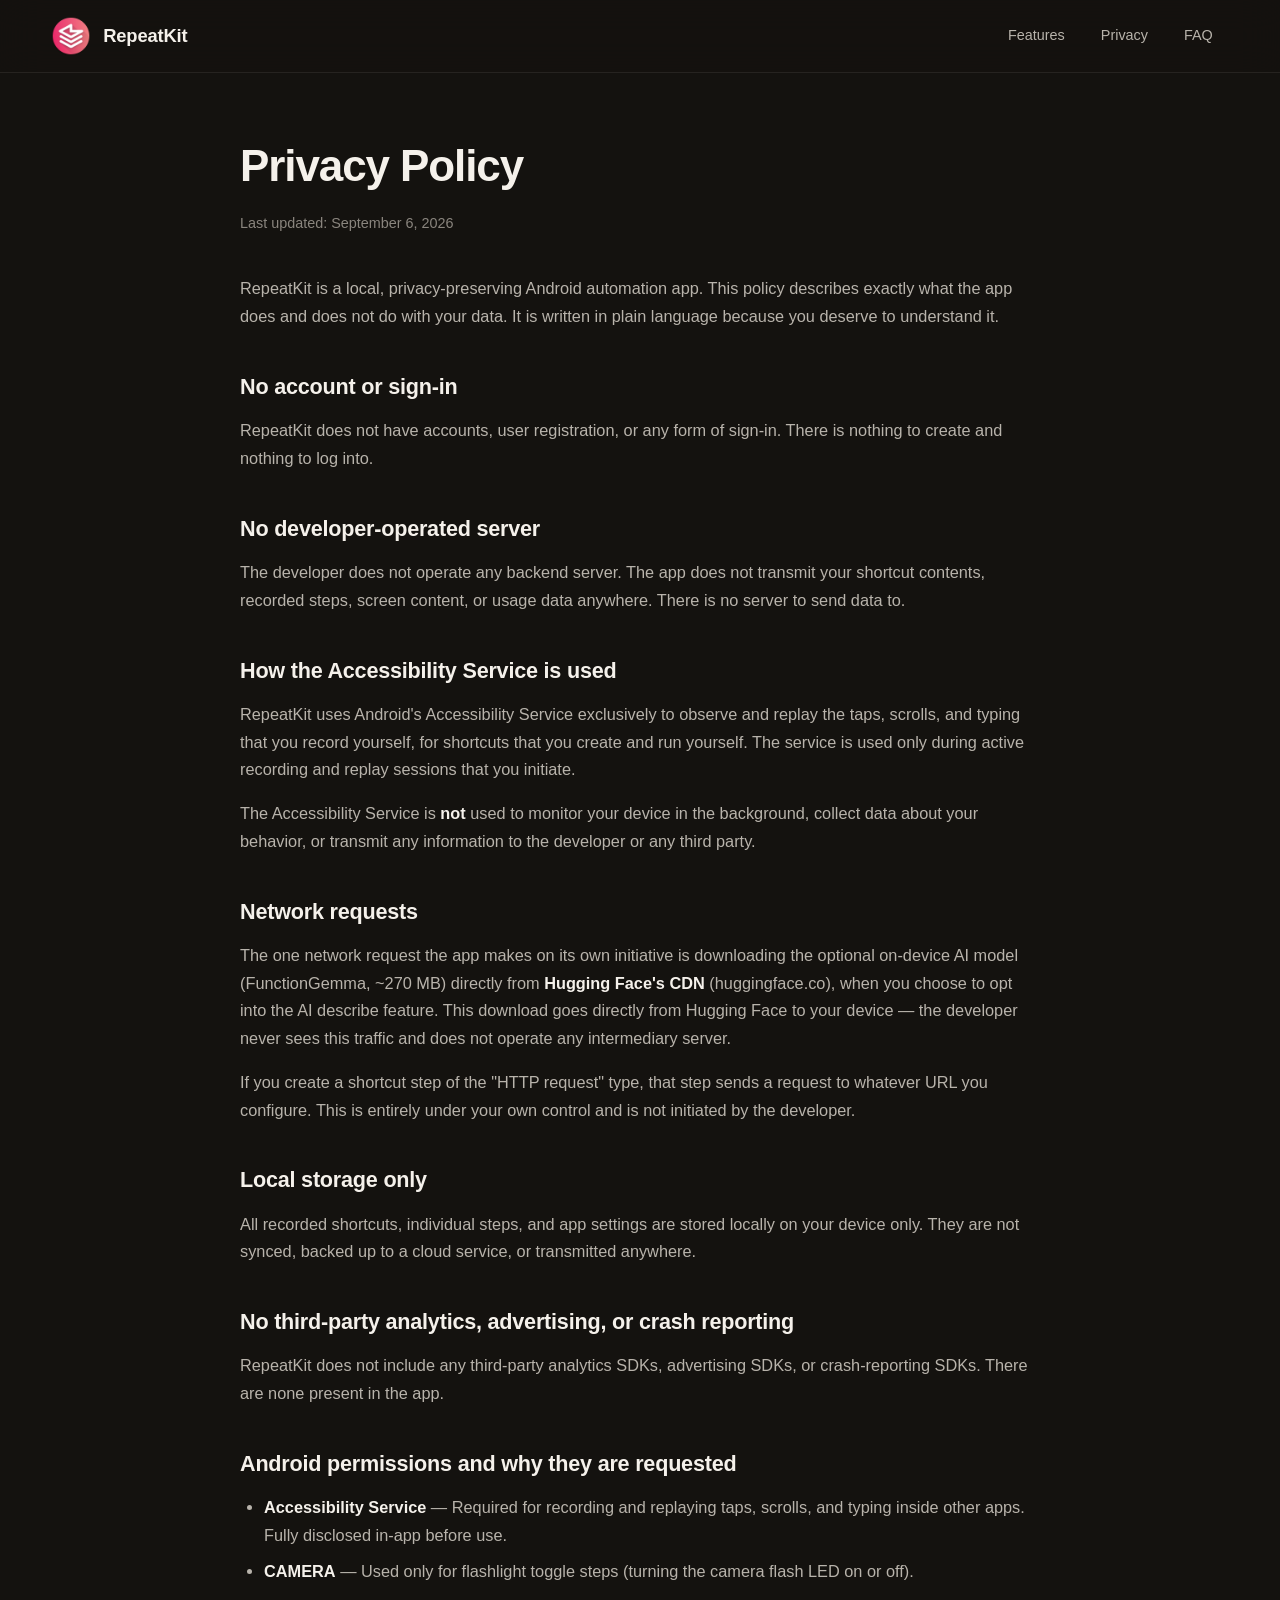
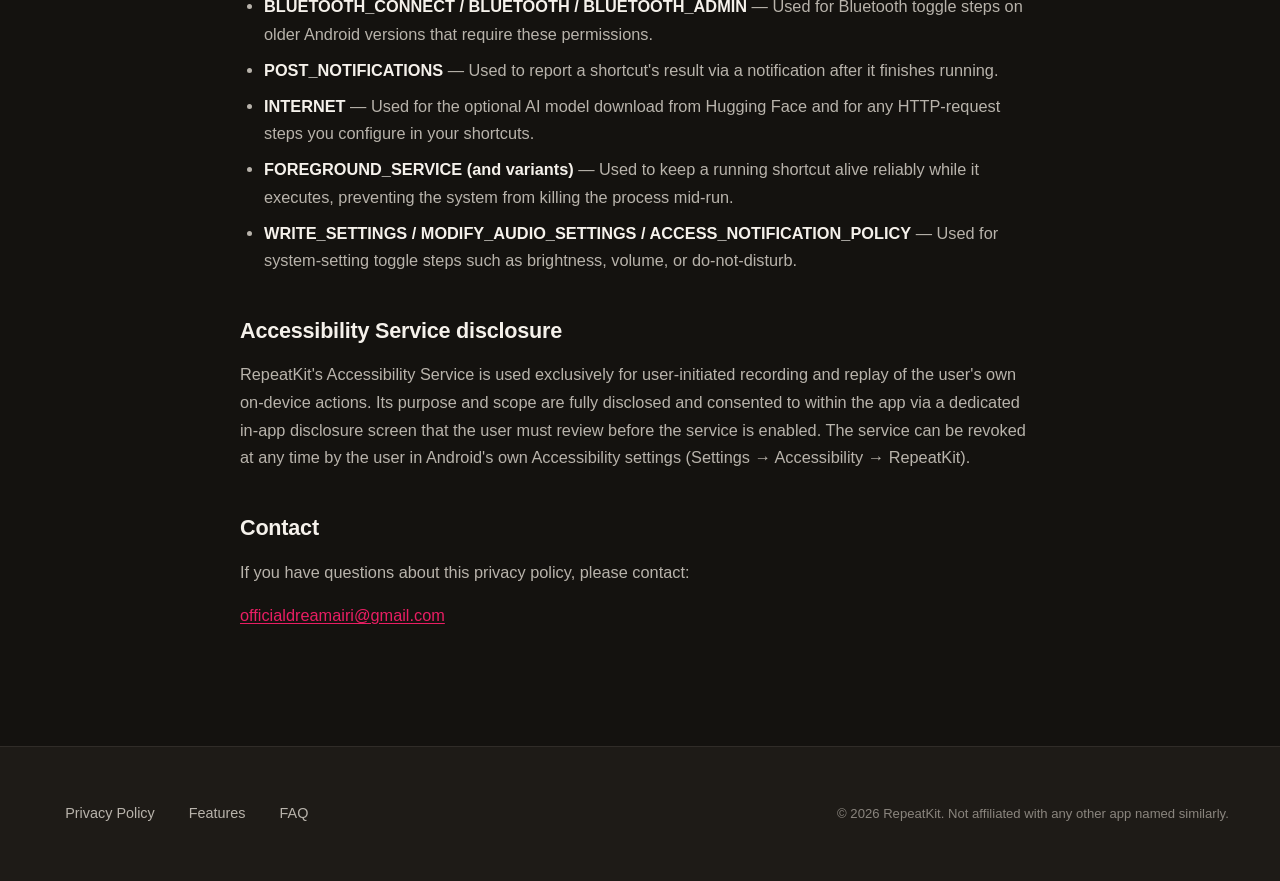
==== privacy.html @ d4e43534 "Launch RepeatKit marketing and privacy site - index.html: hero, real app screenshots, feature grid, " ====
<!DOCTYPE html>
<html lang="en">
<head>
  <meta charset="UTF-8">
  <meta name="viewport" content="width=device-width, initial-scale=1.0">
  <title>Privacy Policy — RepeatKit</title>
  <meta name="description" content="RepeatKit privacy policy. 100% on-device, no account, no server, no analytics.">
  <link rel="icon" type="image/png" href="assets/icon/icon_192.png">
  <link rel="stylesheet" href="styles.css">
</head>
<body>

  <!-- Header -->
  <header>
    <div class="container header-content">
      <a href="index.html" class="logo">
        <img src="assets/icon/icon_192.png" alt="RepeatKit icon">
        RepeatKit
      </a>
      <nav>
        <a href="index.html#features">Features</a>
        <a href="privacy.html">Privacy</a>
        <a href="index.html#faq">FAQ</a>
      </nav>
    </div>
  </header>

  <main>
    <div class="container content-page">

      <h1>Privacy Policy</h1>
      <p class="last-updated">Last updated: September 6, 2026</p>

      <p>
        RepeatKit is a local, privacy-preserving Android automation app. This policy describes exactly what the app does and does not do with your data. It is written in plain language because you deserve to understand it.
      </p>

      <!-- ============================== -->
      <h2>No account or sign-in</h2>
      <p>
        RepeatKit does not have accounts, user registration, or any form of sign-in. There is nothing to create and nothing to log into.
      </p>

      <!-- ============================== -->
      <h2>No developer-operated server</h2>
      <p>
        The developer does not operate any backend server. The app does not transmit your shortcut contents, recorded steps, screen content, or usage data anywhere. There is no server to send data to.
      </p>

      <!-- ============================== -->
      <h2>How the Accessibility Service is used</h2>
      <p>
        RepeatKit uses Android's Accessibility Service exclusively to observe and replay the taps, scrolls, and typing that you record yourself, for shortcuts that you create and run yourself. The service is used only during active recording and replay sessions that you initiate.
      </p>
      <p>
        The Accessibility Service is <strong>not</strong> used to monitor your device in the background, collect data about your behavior, or transmit any information to the developer or any third party.
      </p>

      <!-- ============================== -->
      <h2>Network requests</h2>
      <p>
        The one network request the app makes on its own initiative is downloading the optional on-device AI model (FunctionGemma, ~270 MB) directly from <strong>Hugging Face's CDN</strong> (huggingface.co), when you choose to opt into the AI describe feature. This download goes directly from Hugging Face to your device — the developer never sees this traffic and does not operate any intermediary server.
      </p>
      <p>
        If you create a shortcut step of the "HTTP request" type, that step sends a request to whatever URL you configure. This is entirely under your own control and is not initiated by the developer.
      </p>

      <!-- ============================== -->
      <h2>Local storage only</h2>
      <p>
        All recorded shortcuts, individual steps, and app settings are stored locally on your device only. They are not synced, backed up to a cloud service, or transmitted anywhere.
      </p>

      <!-- ============================== -->
      <h2>No third-party analytics, advertising, or crash reporting</h2>
      <p>
        RepeatKit does not include any third-party analytics SDKs, advertising SDKs, or crash-reporting SDKs. There are none present in the app.
      </p>

      <!-- ============================== -->
      <h2>Android permissions and why they are requested</h2>
      <ul>
        <li><strong>Accessibility Service</strong> — Required for recording and replaying taps, scrolls, and typing inside other apps. Fully disclosed in-app before use.</li>
        <li><strong>CAMERA</strong> — Used only for flashlight toggle steps (turning the camera flash LED on or off).</li>
        <li><strong>BLUETOOTH_CONNECT / BLUETOOTH / BLUETOOTH_ADMIN</strong> — Used for Bluetooth toggle steps on older Android versions that require these permissions.</li>
        <li><strong>POST_NOTIFICATIONS</strong> — Used to report a shortcut's result via a notification after it finishes running.</li>
        <li><strong>INTERNET</strong> — Used for the optional AI model download from Hugging Face and for any HTTP-request steps you configure in your shortcuts.</li>
        <li><strong>FOREGROUND_SERVICE (and variants)</strong> — Used to keep a running shortcut alive reliably while it executes, preventing the system from killing the process mid-run.</li>
        <li><strong>WRITE_SETTINGS / MODIFY_AUDIO_SETTINGS / ACCESS_NOTIFICATION_POLICY</strong> — Used for system-setting toggle steps such as brightness, volume, or do-not-disturb.</li>
      </ul>

      <!-- ============================== -->
      <h2>Accessibility Service disclosure</h2>
      <p>
        RepeatKit's Accessibility Service is used exclusively for user-initiated recording and replay of the user's own on-device actions. Its purpose and scope are fully disclosed and consented to within the app via a dedicated in-app disclosure screen that the user must review before the service is enabled. The service can be revoked at any time by the user in Android's own Accessibility settings (Settings → Accessibility → RepeatKit).
      </p>

      <!-- ============================== -->
      <h2>Contact</h2>
      <p>
        If you have questions about this privacy policy, please contact:
      </p>
      <p>
        <strong><a href="mailto:officialdreamairi@gmail.com">officialdreamairi@gmail.com</a></strong>
      </p>

    </div>
  </main>

  <!-- Footer -->
  <footer>
    <div class="container footer-content">
      <div class="footer-links">
        <a href="privacy.html">Privacy Policy</a>
        <a href="index.html#features">Features</a>
        <a href="index.html#faq">FAQ</a>
      </div>
      <div class="footer-text">
        &copy; 2026 RepeatKit. Not affiliated with any other app named similarly.
      </div>
    </div>
  </footer>

</body>
</html>
---- styles.css ----
/* ============================================================
   RepeatKit — Marketing site design system
   Base: app's dark theme (warm near-black bg, warm off-white ink)
   Accents: flat solid colors from the app's tile palette
   NO GRADIENTS — every surface is a flat solid color
   ============================================================ */

:root {
  /* App dark theme — base ground */
  --bg-color: #14120F;
  --bg-elevated: #1E1B17;
  --bg-card: #252220;
  --surface-color: #1E1B17;

  /* Ink colors */
  --text-primary: #F5F1EB;
  --text-secondary: #B8B3AB;
  --text-tertiary: #8A857E;

  /* App tile accent palette (subset) */
  --accent-blue: #1A73E8;
  --accent-pink: #E91E63;
  --accent-green: #34A853;
  --accent-orange: #EF6C00;
  --accent-red: #D32F2F;
  --accent-teal: #00897B;
  --accent-purple: #9C27B0;
  --accent-indigo: #3F51B5;

  /* Primary accent — pink matches the app icon */
  --accent-primary: #E91E63;
  --accent-primary-hover: #C2185B;

  /* Borders and shadows */
  --border-color: rgba(245, 241, 235, 0.08);
  --border-strong: rgba(245, 241, 235, 0.14);
  --shadow-soft: rgba(0, 0, 0, 0.3);
  --shadow-medium: rgba(0, 0, 0, 0.5);

  /* Shape language — matches app's rounded rects, pills, circles */
  --radius-sm: 12px;
  --radius-md: 16px;
  --radius-lg: 24px;
  --radius-xl: 32px;
  --radius-pill: 100px;
  --radius-circle: 50%;

  /* System font stack */
  --font-family: -apple-system, BlinkMacSystemFont, "Segoe UI", Roboto, Helvetica, Arial, sans-serif, "Apple Color Emoji", "Segoe UI Emoji", "Segoe UI Symbol";
}

* {
  box-sizing: border-box;
  margin: 0;
  padding: 0;
}

html {
  scroll-padding-top: 80px;
}

@media (prefers-reduced-motion: no-preference) {
  html {
    scroll-behavior: smooth;
  }
}

body {
  font-family: var(--font-family);
  background-color: var(--bg-color);
  color: var(--text-primary);
  line-height: 1.5;
  -webkit-font-smoothing: antialiased;
  -moz-osx-font-smoothing: grayscale;
}

a {
  color: var(--text-primary);
  text-decoration: none;
  transition: color 0.2s;
  font-weight: 500;
}

a:hover {
  color: var(--accent-primary);
}

.container {
  width: min(92%, 1200px);
  margin: 0 auto;
}

/* ============================================================
   Header — sticky, semi-transparent dark bar
   ============================================================ */
header {
  padding: 16px 0;
  background-color: rgba(20, 18, 15, 0.85);
  backdrop-filter: blur(20px);
  -webkit-backdrop-filter: blur(20px);
  border-bottom: 1px solid var(--border-color);
  position: sticky;
  top: 0;
  z-index: 100;
}

.header-content {
  display: flex;
  justify-content: space-between;
  align-items: center;
}

.logo {
  display: flex;
  align-items: center;
  gap: 12px;
  font-weight: 700;
  font-size: 1.15rem;
  color: var(--text-primary);
  letter-spacing: -0.01em;
}

.logo:hover {
  color: var(--text-primary);
}

.logo img {
  width: 40px;
  height: 40px;
  border-radius: 12px;
}

nav {
  display: flex;
  gap: 4px;
}

nav a {
  color: var(--text-secondary);
  font-size: 0.9rem;
  font-weight: 500;
  padding: 8px 16px;
  border-radius: var(--radius-pill);
  transition: color 0.2s, background-color 0.2s;
}

nav a:hover {
  color: var(--text-primary);
  background-color: rgba(245, 241, 235, 0.06);
}

/* ============================================================
   Hero — big bold headline with highlighted phrase
   ============================================================ */
.hero {
  padding: 100px 0 40px;
  text-align: center;
}

.hero-icon {
  width: 120px;
  height: 120px;
  border-radius: 28px;
  margin-bottom: 36px;
  box-shadow: 0 20px 50px -10px var(--shadow-medium);
}

.hero h1 {
  font-size: clamp(2.4rem, 6vw, 5rem);
  letter-spacing: -0.03em;
  margin-bottom: 24px;
  font-weight: 800;
  line-height: 1.08;
  max-width: 900px;
  margin-left: auto;
  margin-right: auto;
}

.highlight {
  display: inline-block;
  background-color: var(--accent-pink);
  color: #FFFFFF;
  padding: 0.02em 0.3em;
  border-radius: var(--radius-pill);
}

.hero .subtitle {
  font-size: 1.25rem;
  color: var(--text-secondary);
  max-width: 600px;
  margin: 0 auto 36px;
  line-height: 1.65;
}

.hero-cta {
  display: inline-block;
  background-color: var(--accent-pink);
  color: #FFFFFF;
  padding: 16px 36px;
  border-radius: var(--radius-pill);
  font-weight: 700;
  font-size: 1.05rem;
  letter-spacing: -0.01em;
  transition: transform 0.2s, box-shadow 0.2s, background-color 0.2s;
  border: none;
  cursor: pointer;
  box-shadow: 0 16px 32px -8px rgba(233, 30, 99, 0.35);
}

.hero-cta:hover {
  color: #FFFFFF;
  background-color: var(--accent-primary-hover);
  transform: translateY(-2px);
  box-shadow: 0 20px 40px -8px rgba(233, 30, 99, 0.45);
}

.hero-cta:active {
  transform: translateY(0);
}

/* ============================================================
   Screenshot showcase — phone-frame cards
   ============================================================ */
.showcase {
  padding: 20px 0 80px;
}

.showcase-grid {
  display: flex;
  justify-content: center;
  gap: 24px;
  flex-wrap: wrap;
}

.phone-frame {
  background-color: var(--bg-card);
  border: 2px solid var(--border-strong);
  border-radius: var(--radius-xl);
  padding: 12px;
  max-width: 260px;
  box-shadow: 0 24px 48px -12px var(--shadow-soft);
  transition: transform 0.3s cubic-bezier(0.22, 1, 0.36, 1);
}

.phone-frame:hover {
  transform: translateY(-6px);
}

.phone-frame img {
  width: 100%;
  height: auto;
  border-radius: 20px;
  display: block;
}

.phone-frame-label {
  text-align: center;
  font-size: 0.8rem;
  color: var(--text-tertiary);
  margin-top: 10px;
  font-weight: 500;
}

/* ============================================================
   Features — grid of cards with colored icon chips
   ============================================================ */
.features {
  padding: 80px 0;
}

.section-title {
  font-size: clamp(1.75rem, 3vw, 2.25rem);
  text-align: center;
  margin-bottom: 48px;
  font-weight: 700;
  letter-spacing: -0.02em;
}

.features-grid {
  display: grid;
  grid-template-columns: 1fr;
  gap: 16px;
}

@media (min-width: 768px) {
  .features-grid {
    grid-template-columns: repeat(2, 1fr);
  }
}

@media (min-width: 1024px) {
  .features-grid {
    grid-template-columns: repeat(3, 1fr);
  }
}

.feature-card {
  background-color: var(--bg-elevated);
  padding: 28px;
  border-radius: var(--radius-lg);
  border: 1px solid var(--border-color);
  transition: transform 0.2s, box-shadow 0.2s, border-color 0.2s;
}

.feature-card:hover {
  transform: translateY(-4px);
  box-shadow: 0 16px 40px -12px var(--shadow-soft);
  border-color: var(--border-strong);
}

/* Circular color chip — mirrors the app's icon/color selector circles */
.feature-chip {
  width: 44px;
  height: 44px;
  border-radius: var(--radius-circle);
  display: flex;
  align-items: center;
  justify-content: center;
  margin-bottom: 18px;
  font-size: 1.2rem;
}

.feature-chip.blue { background-color: var(--accent-blue); }
.feature-chip.green { background-color: var(--accent-green); }
.feature-chip.orange { background-color: var(--accent-orange); }
.feature-chip.teal { background-color: var(--accent-teal); }
.feature-chip.purple { background-color: var(--accent-purple); }
.feature-chip.red { background-color: var(--accent-red); }

.feature-card h3 {
  font-size: 1.15rem;
  margin-bottom: 8px;
  font-weight: 700;
  letter-spacing: -0.01em;
}

.feature-card p {
  color: var(--text-secondary);
  font-size: 0.92rem;
  line-height: 1.65;
}

/* ============================================================
   Beta callout — honest, clearly labeled
   ============================================================ */
.beta-callout {
  padding: 60px 0;
}

.beta-card {
  background-color: var(--bg-elevated);
  border: 1px solid rgba(156, 39, 176, 0.3);
  border-radius: var(--radius-lg);
  padding: 36px;
  max-width: 720px;
  margin: 0 auto;
  display: flex;
  gap: 24px;
  align-items: flex-start;
}

.beta-badge {
  display: inline-flex;
  align-items: center;
  gap: 6px;
  background-color: var(--accent-purple);
  color: #FFFFFF;
  padding: 6px 16px;
  border-radius: var(--radius-pill);
  font-size: 0.8rem;
  font-weight: 700;
  letter-spacing: 0.05em;
  text-transform: uppercase;
  white-space: nowrap;
  flex-shrink: 0;
}

.beta-content h3 {
  font-size: 1.15rem;
  margin-bottom: 8px;
  font-weight: 700;
}

.beta-content p {
  color: var(--text-secondary);
  font-size: 0.95rem;
  line-height: 1.65;
}

/* ============================================================
   FAQ Section — accordion style
   ============================================================ */
.faq {
  padding: 80px 0;
}

.faq-list {
  max-width: 720px;
  margin: 0 auto;
}

.faq-item {
  border-bottom: 1px solid var(--border-color);
}

.faq-question {
  width: 100%;
  text-align: left;
  background: none;
  border: none;
  padding: 24px 0;
  font-size: 1.05rem;
  font-weight: 600;
  color: var(--text-primary);
  cursor: pointer;
  display: flex;
  justify-content: space-between;
  align-items: center;
  font-family: var(--font-family);
  letter-spacing: -0.01em;
  transition: color 0.2s;
}

.faq-question:hover {
  color: var(--accent-primary);
}

.faq-question::after {
  content: '+';
  font-size: 1.5rem;
  color: var(--text-tertiary);
  transition: transform 0.3s cubic-bezier(0.22, 1, 0.36, 1);
  flex-shrink: 0;
  margin-left: 16px;
}

.faq-item.active .faq-question::after {
  transform: rotate(45deg);
}

.faq-answer {
  max-height: 0;
  overflow: hidden;
  transition: max-height 0.4s cubic-bezier(0.22, 1, 0.36, 1);
}

.faq-answer-inner {
  padding-bottom: 24px;
  color: var(--text-secondary);
  line-height: 1.7;
  font-size: 0.95rem;
}

.faq-answer-inner a {
  color: var(--accent-pink);
  text-decoration: underline;
  text-underline-offset: 2px;
}

/* ============================================================
   Footer — clean, warm dark
   ============================================================ */
footer {
  padding: 48px 0;
  border-top: 1px solid var(--border-color);
  background-color: var(--surface-color);
}

.footer-content {
  display: flex;
  flex-direction: column;
  align-items: center;
  text-align: center;
  gap: 20px;
}

.footer-links {
  display: flex;
  flex-wrap: wrap;
  justify-content: center;
  gap: 6px;
}

.footer-links a {
  color: var(--text-secondary);
  font-size: 0.9rem;
  font-weight: 500;
  padding: 8px 14px;
  border-radius: var(--radius-pill);
  transition: color 0.2s, background-color 0.2s;
}

.footer-links a:hover {
  color: var(--text-primary);
  background-color: rgba(245, 241, 235, 0.06);
}

.footer-text {
  color: var(--text-tertiary);
  font-size: 0.82rem;
  max-width: 600px;
  line-height: 1.6;
}

@media (min-width: 768px) {
  .footer-content {
    flex-direction: row;
    justify-content: space-between;
    text-align: left;
  }
  .footer-text {
    text-align: right;
  }
}

/* ============================================================
   Content pages (Privacy, etc.)
   ============================================================ */
.content-page {
  padding: 60px 0 100px;
  max-width: 800px;
  margin: 0 auto;
}

.content-page h1 {
  font-size: clamp(2rem, 4vw, 2.75rem);
  margin-bottom: 12px;
  letter-spacing: -0.025em;
  font-weight: 800;
}

.content-page .last-updated {
  color: var(--text-tertiary);
  font-size: 0.9rem;
  margin-bottom: 40px;
}

.content-page h2 {
  font-size: 1.35rem;
  margin-top: 40px;
  margin-bottom: 14px;
  font-weight: 700;
  letter-spacing: -0.01em;
}

.content-page p {
  color: var(--text-secondary);
  margin-bottom: 16px;
  font-size: 1.02rem;
  line-height: 1.7;
}

.content-page ul {
  color: var(--text-secondary);
  margin-bottom: 16px;
  padding-left: 24px;
  font-size: 1.02rem;
  line-height: 1.7;
}

.content-page li {
  margin-bottom: 8px;
}

.content-page strong {
  color: var(--text-primary);
  font-weight: 600;
}

.content-page a {
  color: var(--accent-pink);
  text-decoration: underline;
  text-underline-offset: 2px;
}

/* ============================================================
   Decorative tile shapes — mirroring the app's dashboard tiles
   ============================================================ */
.tile-decoration {
  display: flex;
  justify-content: center;
  gap: 16px;
  padding: 20px 0 0;
  flex-wrap: wrap;
}

.mini-tile {
  width: 56px;
  height: 56px;
  border-radius: var(--radius-sm);
  display: flex;
  align-items: center;
  justify-content: center;
  font-size: 1.3rem;
  opacity: 0.7;
  transition: opacity 0.2s, transform 0.2s;
}

.mini-tile:hover {
  opacity: 1;
  transform: scale(1.08);
}

/* ============================================================
   Responsive
   ============================================================ */
@media (max-width: 600px) {
  header {
    padding: 12px 0;
  }

  .header-content {
    flex-wrap: wrap;
    justify-content: center;
    gap: 8px 12px;
  }

  nav {
    gap: 0;
    justify-content: center;
  }

  nav a {
    padding: 8px 10px;
    font-size: 0.85rem;
  }

  .hero {
    padding: 72px 0 32px;
  }

  .hero-icon {
    width: 88px;
    height: 88px;
    border-radius: 22px;
  }

  .showcase-grid {
    gap: 16px;
  }

  .phone-frame {
    max-width: 160px;
    padding: 8px;
    border-radius: var(--radius-lg);
  }

  .phone-frame img {
    border-radius: 14px;
  }

  .features, .faq {
    padding: 64px 0;
  }

  .feature-card {
    padding: 24px 20px;
  }

  .beta-card {
    flex-direction: column;
    gap: 16px;
    padding: 28px 24px;
  }

  .content-page {
    padding: 48px 20px 72px;
  }
}

/* ============================================================
   Focus rings & selection
   ============================================================ */
:focus-visible {
  outline: 2px solid var(--accent-primary);
  outline-offset: 2px;
}

::selection {
  background-color: rgba(233, 30, 99, 0.25);
  color: var(--text-primary);
}

/* ============================================================
   Scroll-reveal animation
   ============================================================ */
.reveal {
  opacity: 0;
  transform: translateY(20px);
  transition: opacity 0.6s cubic-bezier(0.22, 1, 0.36, 1),
              transform 0.6s cubic-bezier(0.22, 1, 0.36, 1);
}

.reveal.is-visible {
  opacity: 1;
  transform: translateY(0);
}

@media (prefers-reduced-motion: reduce) {
  .reveal {
    opacity: 1;
    transform: none;
    transition: none;
  }
}
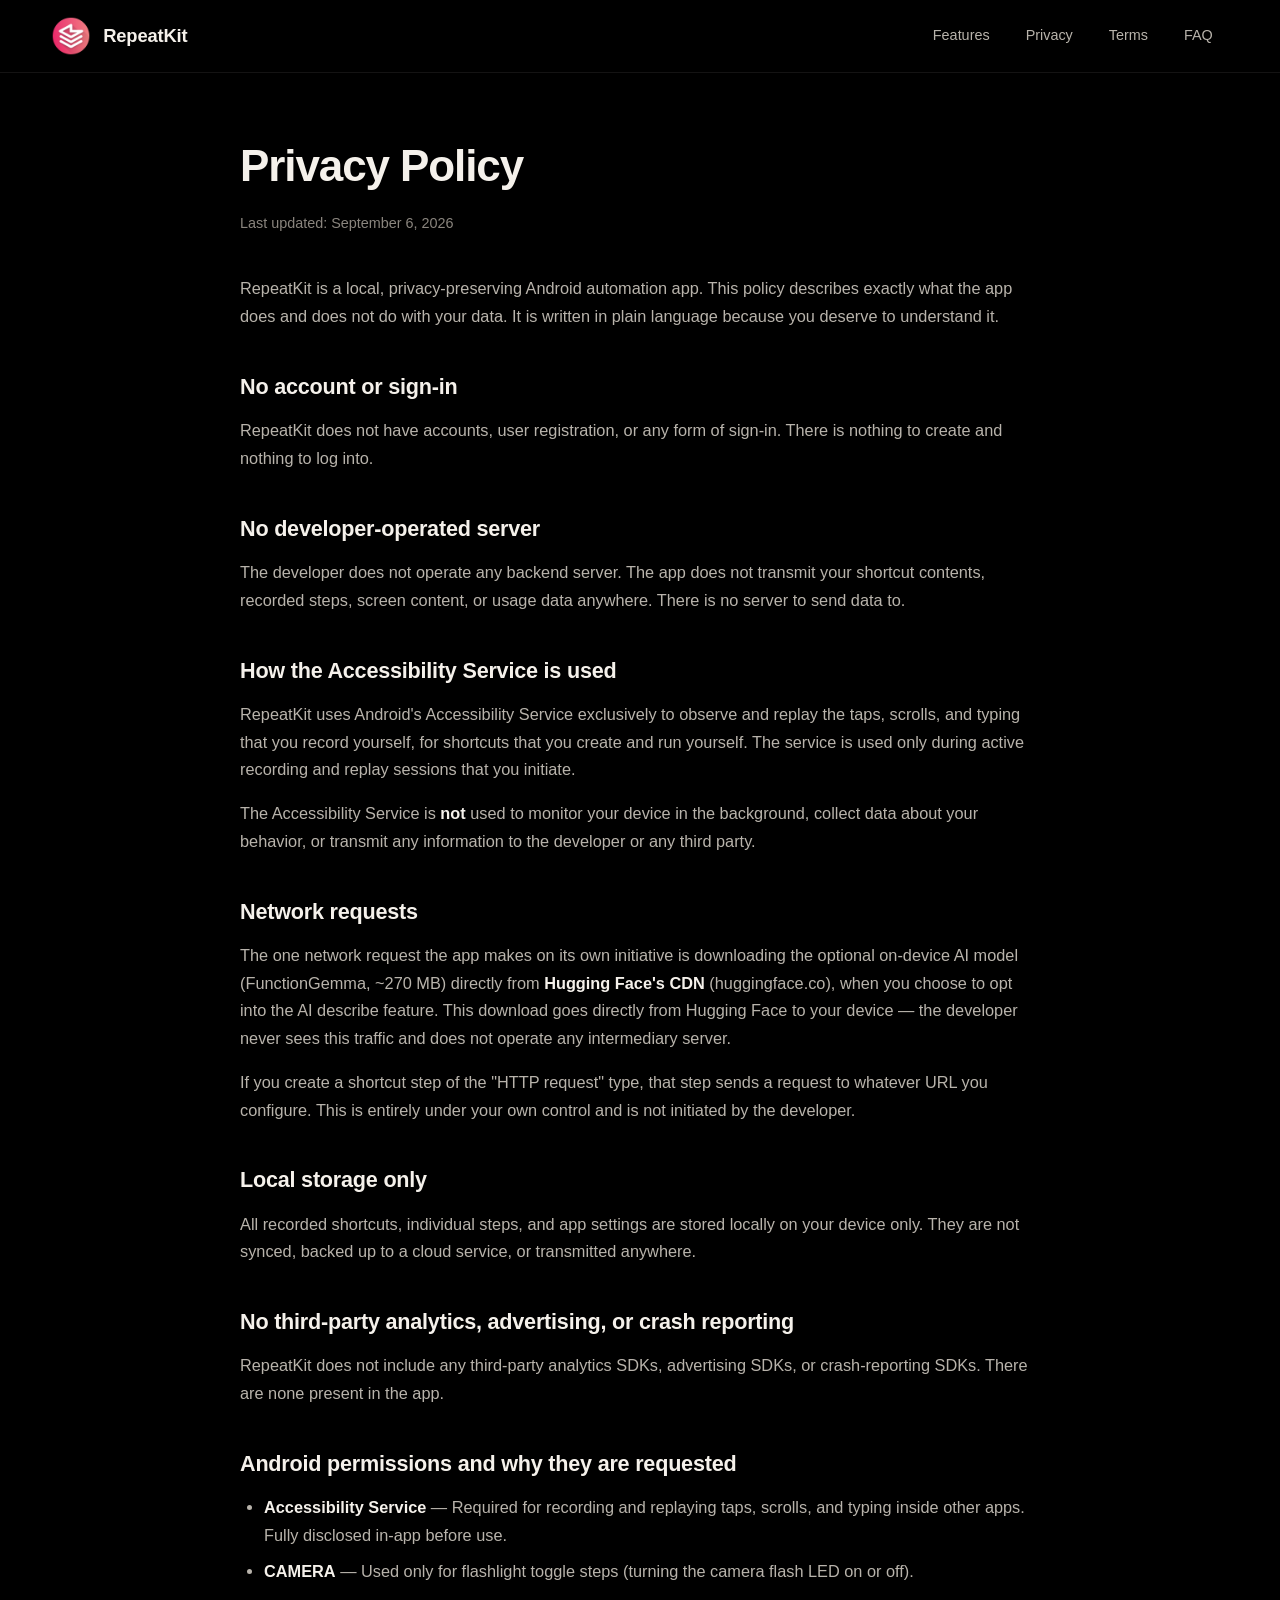
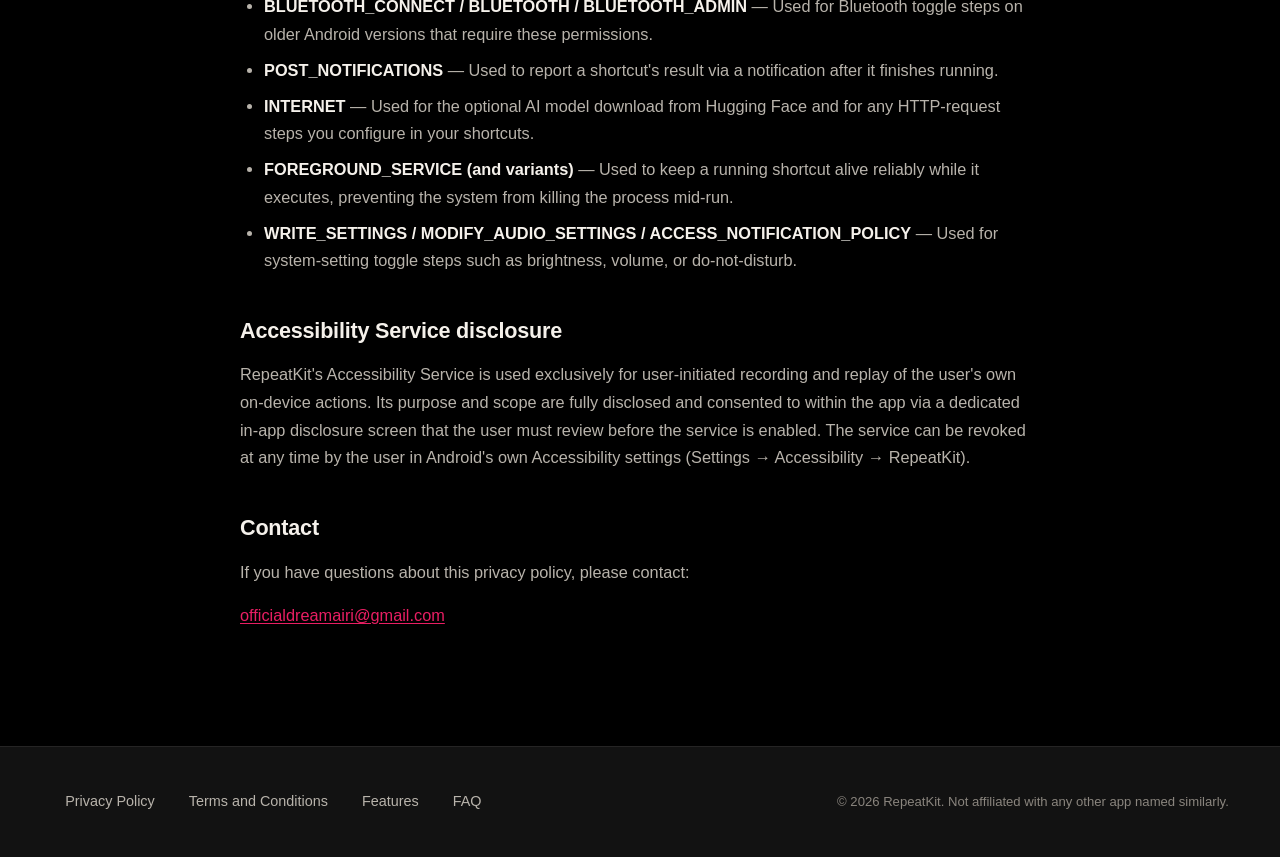
==== commit 3a164a1a: "Tighten vertical rhythm, add desktop hero layout, add Terms and Conditions - Reduced section padding" ====
--- a/privacy.html
+++ b/privacy.html
@@ -20,6 +20,7 @@
       <nav>
         <a href="index.html#features">Features</a>
         <a href="privacy.html">Privacy</a>
+        <a href="terms.html">Terms</a>
         <a href="index.html#faq">FAQ</a>
       </nav>
     </div>
@@ -112,6 +113,7 @@
     <div class="container footer-content">
       <div class="footer-links">
         <a href="privacy.html">Privacy Policy</a>
+        <a href="terms.html">Terms and Conditions</a>
         <a href="index.html#features">Features</a>
         <a href="index.html#faq">FAQ</a>
       </div>
--- a/styles.css
+++ b/styles.css
@@ -1,16 +1,16 @@
 /* ============================================================
    RepeatKit — Marketing site design system
-   Base: app's dark theme (warm near-black bg, warm off-white ink)
+   Base: true neutral black bg, warm off-white ink
    Accents: flat solid colors from the app's tile palette
    NO GRADIENTS — every surface is a flat solid color
    ============================================================ */
 
 :root {
   /* App dark theme — base ground */
-  --bg-color: #14120F;
-  --bg-elevated: #1E1B17;
-  --bg-card: #252220;
-  --surface-color: #1E1B17;
+  --bg-color: #000000;
+  --bg-elevated: #121212;
+  --bg-card: #1A1A1A;
+  --surface-color: #121212;
 
   /* Ink colors */
   --text-primary: #F5F1EB;
@@ -29,6 +29,7 @@
 
   /* Primary accent — pink matches the app icon */
   --accent-primary: #E91E63;
+  --accent-pink-gradient: linear-gradient(135deg, #E91E63, #F28183);
   --accent-primary-hover: #C2185B;
 
   /* Borders and shadows */
@@ -95,7 +96,7 @@
    ============================================================ */
 header {
   padding: 16px 0;
-  background-color: rgba(20, 18, 15, 0.85);
+  background-color: rgba(0, 0, 0, 0.85);
   backdrop-filter: blur(20px);
   -webkit-backdrop-filter: blur(20px);
   border-bottom: 1px solid var(--border-color);
@@ -153,7 +154,7 @@
    Hero — big bold headline with highlighted phrase
    ============================================================ */
 .hero {
-  padding: 100px 0 40px;
+  padding: 60px 0 24px;
   text-align: center;
 }
 
@@ -161,7 +162,7 @@
   width: 120px;
   height: 120px;
   border-radius: 28px;
-  margin-bottom: 36px;
+  margin-bottom: 24px;
   box-shadow: 0 20px 50px -10px var(--shadow-medium);
 }
 
@@ -178,7 +179,7 @@
 
 .highlight {
   display: inline-block;
-  background-color: var(--accent-pink);
+  background: var(--accent-pink-gradient);
   color: #FFFFFF;
   padding: 0.02em 0.3em;
   border-radius: var(--radius-pill);
@@ -188,13 +189,13 @@
   font-size: 1.25rem;
   color: var(--text-secondary);
   max-width: 600px;
-  margin: 0 auto 36px;
+  margin: 0 auto 24px;
   line-height: 1.65;
 }
 
 .hero-cta {
   display: inline-block;
-  background-color: var(--accent-pink);
+  background: var(--accent-pink-gradient);
   color: #FFFFFF;
   padding: 16px 36px;
   border-radius: var(--radius-pill);
@@ -209,7 +210,7 @@
 
 .hero-cta:hover {
   color: #FFFFFF;
-  background-color: var(--accent-primary-hover);
+  background: var(--accent-primary-hover);
   transform: translateY(-2px);
   box-shadow: 0 20px 40px -8px rgba(233, 30, 99, 0.45);
 }
@@ -218,11 +219,106 @@
   transform: translateY(0);
 }
 
+/* Desktop hero — side-by-side layout to use available width */
+@media (min-width: 1200px) {
+  .hero {
+    display: flex;
+    flex-direction: row-reverse;
+    align-items: center;
+    justify-content: center;
+    gap: 60px;
+    text-align: left;
+    padding: 48px 0 24px;
+  }
+
+  .hero-icon {
+    flex-shrink: 0;
+    width: 160px;
+    height: 160px;
+    margin-bottom: 0;
+  }
+
+  .hero-text {
+    max-width: 640px;
+  }
+
+  .hero h1 {
+    margin-left: 0;
+    margin-right: 0;
+  }
+
+  .hero .subtitle {
+    margin-left: 0;
+    margin-right: 0;
+  }
+}
+
+/* ============================================================
+   Video showcase — scroll-triggered autoplay with unmute hint
+   ============================================================ */
+.video-showcase {
+  padding: 0 0 24px;
+  text-align: center;
+  opacity: 0;
+  transform: translateY(24px);
+  transition: opacity 0.7s cubic-bezier(0.22, 1, 0.36, 1),
+              transform 0.7s cubic-bezier(0.22, 1, 0.36, 1);
+}
+.video-showcase.is-visible {
+  opacity: 1;
+  transform: translateY(0);
+}
+.video-wrap {
+  position: relative;
+  display: inline-block;
+  width: 100%;
+  max-width: 800px;
+}
+.video-showcase video {
+  display: block;
+  width: 100%;
+  height: auto;
+  border-radius: var(--radius-xl);
+  box-shadow:
+    0 30px 60px -12px rgba(0,0,0,0.5),
+    0 18px 36px -10px rgba(0,0,0,0.35),
+    0 4px 12px -4px rgba(0,0,0,0.2);
+  border: 1px solid var(--border-color);
+  background: var(--bg-elevated);
+}
+.video-unmute-hint {
+  position: absolute;
+  bottom: 20px;
+  right: 20px;
+  display: flex;
+  align-items: center;
+  gap: 6px;
+  padding: 6px 12px;
+  background: var(--text-primary);
+  color: var(--bg-color);
+  border: none;
+  border-radius: var(--radius-pill);
+  cursor: pointer;
+  opacity: 0;
+  transform: translateY(4px);
+  transition: opacity 0.35s ease, transform 0.35s ease, background 0.2s ease;
+  pointer-events: none;
+  z-index: 2;
+}
+.video-unmute-hint svg { flex-shrink: 0; }
+.video-unmute-hint.visible { opacity: 1; transform: translateY(0); pointer-events: auto; }
+.video-unmute-hint.hidden { opacity: 0; transform: translateY(4px); pointer-events: none; }
+.video-unmute-hint:hover { background: var(--text-secondary); }
+@media (prefers-reduced-motion: reduce) {
+  .video-showcase { opacity: 1; transform: none; transition: none; }
+  .video-unmute-hint { transition: none; transform: none; }
+}
+
 /* ============================================================
    Screenshot showcase — phone-frame cards
    ============================================================ */
 .showcase {
-  padding: 20px 0 80px;
+  padding: 16px 0 40px;
 }
 
 .showcase-grid {
@@ -265,13 +361,13 @@
    Features — grid of cards with colored icon chips
    ============================================================ */
 .features {
-  padding: 80px 0;
+  padding: 48px 0;
 }
 
 .section-title {
   font-size: clamp(1.75rem, 3vw, 2.25rem);
   text-align: center;
-  margin-bottom: 48px;
+  margin-bottom: 32px;
   font-weight: 700;
   letter-spacing: -0.02em;
 }
@@ -344,7 +440,7 @@
    Beta callout — honest, clearly labeled
    ============================================================ */
 .beta-callout {
-  padding: 60px 0;
+  padding: 32px 0;
 }
 
 .beta-card {
@@ -391,7 +487,7 @@
    FAQ Section — accordion style
    ============================================================ */
 .faq {
-  padding: 80px 0;
+  padding: 48px 0;
 }
 
 .faq-list {
@@ -458,10 +554,10 @@
 }
 
 /* ============================================================
-   Footer — clean, warm dark
+   Footer — clean dark
    ============================================================ */
 footer {
-  padding: 48px 0;
+  padding: 36px 0;
   border-top: 1px solid var(--border-color);
   background-color: var(--surface-color);
 }
@@ -626,7 +722,7 @@
   }
 
   .hero {
-    padding: 72px 0 32px;
+    padding: 48px 0 24px;
   }
 
   .hero-icon {
@@ -650,7 +746,7 @@
   }
 
   .features, .faq {
-    padding: 64px 0;
+    padding: 40px 0;
   }
 
   .feature-card {
